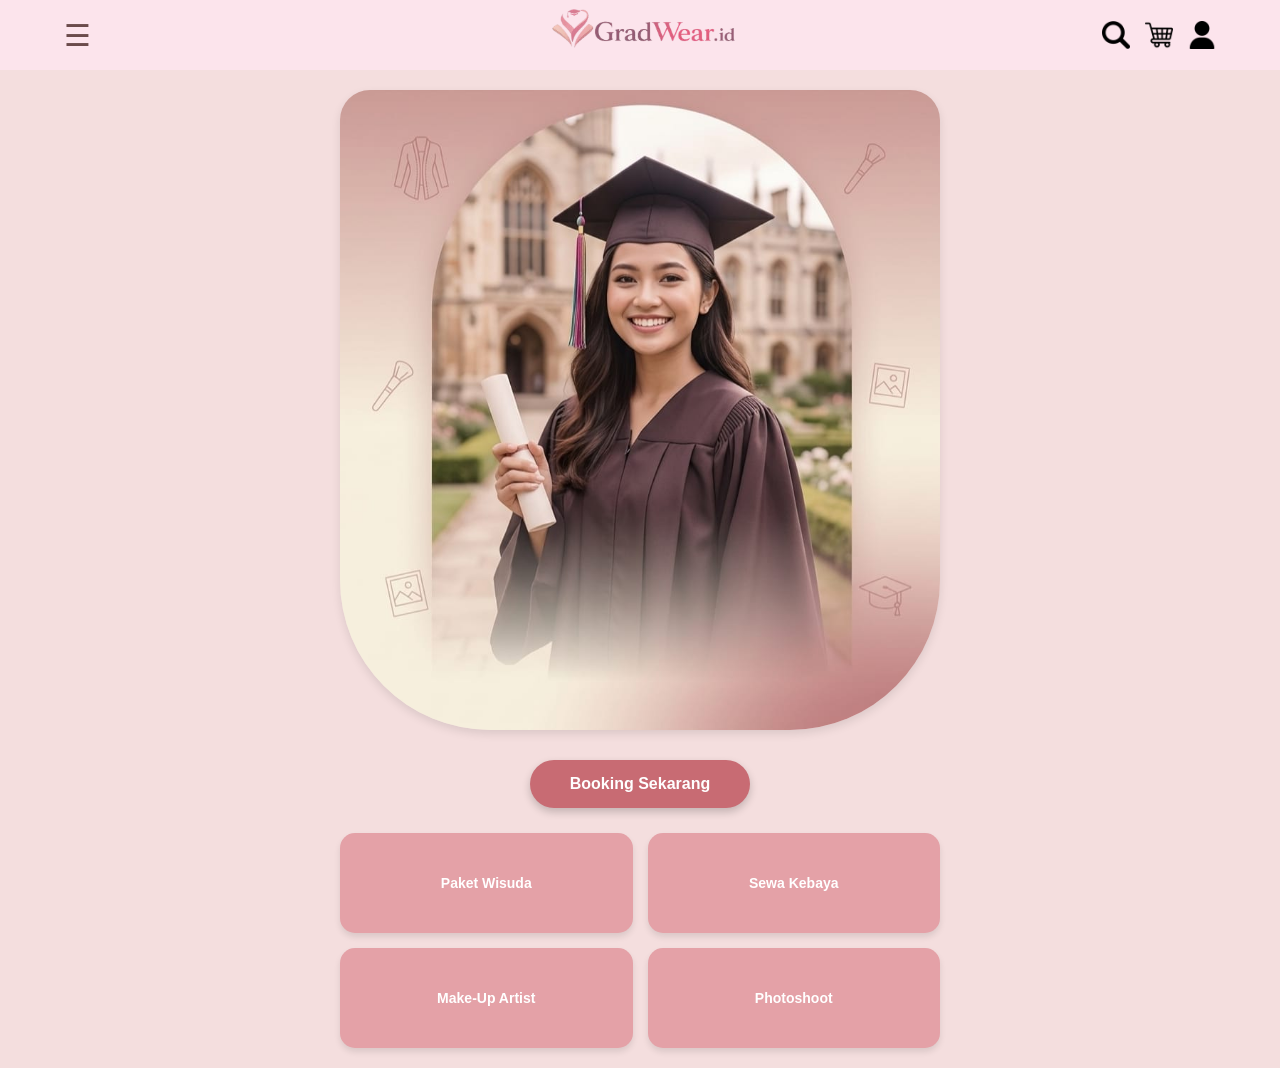
==== home.html @ 5b7794dc "first commit" ====
<!DOCTYPE html>
<html lang="id">
<head>
    <meta charset="UTF-8">
    <meta name="viewport" content="width=device-width, initial-scale=1.0">
    <title>Home - GradWear.id</title>
    <link rel="stylesheet" href="style.css">
</head>
<body class="home-page">

    <div id="sideMenu" class="sidebar">
    <a href="javascript:void(0)" class="closebtn" onclick="closeNav()">&times;</a>
    <div class="menu-content">
        <a href="home.html">Home</a>
        <a href="paket_wisuda.html">Paket Wisuda</a>
        <a href="kebaya.html">Kebaya</a>
        <a href="make-up.html">Make-Up Artist</a>
        <a href="photoshoot.html">Photoshoot</a>
        <a href="tentang_kami.html">Tentang Kami</a>
    </div>
</div>

    <div class="header">
        <div class="header-left">
            <span class="menu-icon" onclick="openNav()">☰</span>
        </div>

        <div class="header-center">
            <img src="logo_GradWear (Remove BackGround).png" class="main-logo">
        </div>

        <div class="header-right">
            <div class="icons">
                <img src="search 2.png" class="header-icon">
                <img src="shopping-cart.png" class="header-icon">
                <img src="user.png" class="header-icon">
            </div>
        </div>
    </div>

    <div class="home">
        <div class="hero">
            <img src="foto background home (orang wisuda).jpeg" alt="wisuda">
        </div>

        <div style="text-align: center;">
            <button class="booking">Booking Sekarang</button>
        </div>

        <div class="menu-grid">
            <div class="card" onclick="window.location.href='paket_wisuda.html'">Paket Wisuda</div>
            <div class="card" onclick="window.location.href='kebaya.html'">Sewa Kebaya</div>
            <div class="card" onclick="window.location.href='make-up.html'">Make-Up Artist</div>
            <div class="card" onclick="window.location.href='photoshoot.html'">Photoshoot</div>
        </div>
    </div>

    <script>
    // --- 1. FUNGSI SIDEBAR (GARIS 3) ---
    // Cukup ditulis satu kali saja
    function openNav() {
        const sideMenu = document.getElementById("sideMenu");
        if (sideMenu) sideMenu.style.width = "250px";
    }

    function closeNav() {
        const sideMenu = document.getElementById("sideMenu");
        if (sideMenu) sideMenu.style.width = "0";
    }

    // --- 2. LOGIKA IKON SEARCH ---
    const searchIcon = document.querySelector('.icons img:first-child');
    if (searchIcon) {
        searchIcon.style.cursor = "pointer";
        searchIcon.onclick = function() {
            window.location.href = "search.html";
        };
    }

    // --- 3. LOGIKA IKON USER (PROFIL) ---
    // Menggunakan localStorage agar status login tidak hilang saat refresh
    const userIcon = document.querySelector('.header-right .icons img:last-child');
    
    if (userIcon) {
        userIcon.style.cursor = "pointer";
        userIcon.onclick = function() {
            const statusLogin = localStorage.getItem("isLoggedIn");

            if (statusLogin === "true") {
                window.location.href = "profile.html"; 
            } else {
                window.location.href = "login.html";
            }
        };
    }

    // --- 4. LOGIKA TOMBOL BOOKING ---
    const bookingBtn = document.querySelector('.booking');
    if (bookingBtn) {
        bookingBtn.onclick = function() {
            const statusLogin = localStorage.getItem("isLoggedIn");

            if (statusLogin === "true") {
                window.location.href = "sewa_layanan.html"; 
            } else {
                alert("Ups! Kamu harus login dulu untuk booking.");
                window.location.href = "login.html";
            }
        };
    }
</script>
---- style.css ----
body {
  margin: 0;
  font-family: Arial, sans-serif;
  background-color: #f4dede;
}

.container {
  height: 100vh;
  display: flex;
  flex-direction: column;
  justify-content: center; /* tengah vertikal */
  align-items: center;     /* tengah horizontal */
  text-align: center;
  padding: 0 20px;
}

/* Mengatur ukuran Logo agar lebih kecil & proporsional */
.logo img {
  width: 500px; /* Perkecil dari ukuran asli agar elegan */
  height: auto;
  margin-bottom: 5px;
}

/* Mengedit Tagline */
.tagline {
  margin-bottom: 35px;
  color: #6b4b4b;
  font-size: 25px;       
  font-weight: bold;     
  line-height: 1.4;
}

/* Styling Tombol Mulai Sekarang */
button {
  background-color: #c86b73;
  color: white;
  border: none;
  padding: 20px 80px;
  border-radius: 15px;
  font-weight: bold;
  font-size: 20px;
  cursor: pointer;
  box-shadow: 0 4px 15px rgba(0,0,0,0.1);
  transition: 0.3s;
}

/* ===== HOME PAGE ===== */
.home .page {
    margin: 0;
    padding: 0;
    box-sizing: border-box;
    font-family: 'Segoe UI', Tahoma, Geneva, Verdana, sans-serif;
}

body.home-page {
    background-color: #f4dede;
}

/* ===== HEADER ===== */
.header {
    display: flex;
    align-items: center;
    justify-content: space-between;
    padding: 10px 20px;
    background-color: #FDF0F0;
    height: 70px;
    position: sticky;
    top: 0;
    z-index: 100;
}

.header-left, .header-center, .header-right {
    flex: 1;
    display: flex;
    align-items: center;
}

.header-left { justify-content: flex-start; }
.header-center { justify-content: center; }
.header-right { justify-content: flex-end; }

.menu-icon {
    font-size: 30px;
    cursor: pointer;
    color: #6b4b4b;
}

.main-logo {
    height: 225px;
    width: auto;
    margin-top: 10px;
}

.icons {
    display: flex;
    gap: 15px;
}

.header-icon {
    width: 24px;
    height: 24px;
    object-fit: contain;
    cursor: pointer;
}

/* ===== CONTENT ===== */
.home {
    padding: 20px;
    max-width: 600px;
    margin: 0 auto;
}

/* HERO IMAGE */
.hero img {
    width: 100%;
    border-radius: 30px 30px 150px 150px;
    margin-bottom: 20px;
    display: block;
    box-shadow: 0 4px 10px rgba(0,0,0,0.1);
}

/* BUTTON BOOKING */
.booking {
    background-color: #c86b73;
    color: white;
    border: none;
    padding: 15px 40px;
    border-radius: 25px;
    font-weight: bold;
    font-size: 16px;
    margin: 10px auto 25px;
    cursor: pointer;
    box-shadow: 0 4px 8px rgba(0,0,0,0.2);
    transition: 0.3s;
}

/* MENU GRID */
.menu-grid {
    display: grid;
    grid-template-columns: 1fr 1fr;
    gap: 15px;
}

.card {
    background-color: #e4a1a7;
    color: white;
    padding: 20px 10px;
    border-radius: 15px;
    text-align: center;
    font-weight: bold;
    font-size: 14px;
    display: flex;
    align-items: center;
    justify-content: center;
    min-height: 60px;
    box-shadow: 0 4px 6px rgba(0,0,0,0.1);
}

/* ===== SIDEBAR ===== */
.sidebar {
    height: 100%;
    width: 0;
    position: fixed;
    z-index: 1000;
    top: 0;
    left: 0;
    background-color: #fce4e4;
    overflow-x: hidden;
    transition: 0.5s;
    padding-top: 60px;
}

.sidebar .menu-content {
    display: flex;
    flex-direction: column;
    padding: 20px;
}

.sidebar a {
    padding: 15px;
    text-decoration: none;
    font-size: 18px;
    color: #6b4b4b;
    display: block;
    border-radius: 10px;
    margin-bottom: 10px;
    background-color: #e4a1a7;
    color: white;
}

.sidebar .closebtn {
    position: absolute;
    top: 10px;
    right: 20px;
    font-size: 36px;
    text-decoration: none;
    color: #6b4b4b;
}

/* ===== LOGIN PAGE STYLES ===== */
.login-page {
    background-color: #f4dede;
    display: flex;
    justify-content: center;
    align-items: center;
    min-height: 100vh;
    margin: 0;
}

.mobile-frame {
    width: 100%;
    max-width: 400px;
    height: 90vh;
    background-color: #f4dede;
    padding: 20px;
    position: relative;
}

.nav-header {
    display: flex;
    justify-content: space-between;
    color: #6b4b4b;
    font-size: 20px;
    margin-bottom: 40px;
}

.login-page .title {
    text-align: center;
    color: #6b4b4b;
    font-size: 32px;
    letter-spacing: 3px;
    margin-bottom: 20px;
}

/* Tab Login User/Vendor */
.login-tabs {
    display: flex;
    justify-content: center;
    gap: 30px;
    margin-bottom: 20px;
}

.tab {
    cursor: pointer;
    color: #6b4b4b;
    font-weight: bold;
    padding-bottom: 5px;
    border-bottom: 3px solid transparent;
}

.tab.active {
    color: #d17a81;
    border-bottom: 3px solid #d17a81;
}

.login-page .subtitle {
    text-align: center;
    color: #6b4b4b;
    font-size: 13px;
    margin-bottom: 30px;
}

/* Input Form */
.input-pink {
    width: 100%;
    padding: 15px;
    margin-bottom: 15px;
    border: none;
    border-radius: 12px;
    background-color: #e4a1a7;
    color: white;
    font-size: 14px;
}

.input-pink::placeholder {
    color: white;
    opacity: 0.8;
}

.remember-me {
    display: flex;
    align-items: center;
    gap: 8px;
    color: #6b4b4b;
    font-size: 13px;
    margin-bottom: 30px;
}

.btn-login {
    width: 100%;
    padding: 15px;
    background-color: #d17a81;
    color: white;
    border: none;
    border-radius: 25px;
    font-weight: bold;
    font-size: 16px;
    cursor: pointer;
}

.divider {
    text-align: center;
    margin: 25px 0;
    position: relative;
    border-bottom: 1px solid #6b4b4b;
}

.divider span {
    position: absolute;
    top: -10px;
    left: 50%;
    transform: translateX(-50%);
    background: #f4dede;
    padding: 0 10px;
    color: #6b4b4b;
    font-size: 12px;
}

.btn-google {
    width: 100%;
    padding: 15px;
    background-color: #e4a1a7;
    color: white;
    border: none;
    border-radius: 25px;
    display: flex;
    align-items: center;
    justify-content: center;
    gap: 10px;
    cursor: pointer;
}

/* ======= Search ===== */
/* HEADER - Agar identik dengan Home */
.header {
    display: flex;
    justify-content: space-between;
    align-items: center;
    padding: 15px 5%; /* Gunakan persentase agar fleksibel */
    background-color: #fce4ec;
    width: 100%;
    box-sizing: border-box;
}

/* Memperbesar Logo agar tidak kecil seperti di screenshot */
.header-center .main-logo {
    width: 225px; /* Atur ukuran ini sampai pas menurutmu */
    height: auto;
    display: block;
    margin: 0 auto;
}

.header-right .icons {
    display: flex;
    gap: 15px;
}

.header-icon {
    width: 28px;
    height: 28px;
    cursor: pointer;
}

/* SEARCH BAR OVAL - Perbaikan agar Card Pink muncul */
.search-bar-oval {
    display: flex;
    align-items: center;
    background-color: #e4a1a7; /* Warna pink gelap card */
    border-radius: 30px;
    padding: 12px 20px;
    width: 90%;
    max-width: 500px;
    margin: 30px auto; /* Memberi jarak dari header */
    box-shadow: 0 4px 6px rgba(0,0,0,0.1); /* Opsional: agar lebih timbul */
}

.search-bar-oval input {
    flex: 1;
    border: none;
    background: transparent;
    color: white;
    font-size: 16px;
    outline: none;
    padding-left: 10px;
}

.search-bar-oval input::placeholder {
    color: rgba(255, 255, 255, 0.8);
}

.search-icon-img {
    width: 20px;
    height: 20px;
    filter: brightness(0) invert(1); /* Membuat ikon hitam jadi putih */
}

/* ===== Paket Wisuda ====== */
/* Judul Kategori */
.category-title {
    text-align: center;
    color: #6b4b4b;
    margin: 20px 0;
    font-size: 1.2rem;
}

/* Grid Katalog */
.product-grid {
    display: flex;
    flex-direction: column; /* Sesuai desain figma yang memanjang ke bawah */
    gap: 20px;
    padding: 0 20px 20px 20px;
}

/* Kartu Produk */
.product-card {
    background-color: #fce4ec; /* Pink muda */
    border-radius: 15px;
    overflow: hidden;
    display: flex;
    flex-direction: column;
    box-shadow: 0 4px 8px rgba(0,0,0,0.1);
}

.product-card img {
    width: 100%;
    height: 200px;
    object-fit: cover;
}

.product-info {
    padding: 15px;
    text-align: center;
}

.product-info h3 {
    margin: 0;
    font-size: 1rem;
    color: #6b4b4b;
}

.price {
    color: #d17a81;
    font-weight: bold;
    margin: 10px 0;
}

/* Tombol Lihat Detail */
.btn-detail {
    background-color: #d17a81;
    color: white;
    border: none;
    padding: 8px 20px;
    border-radius: 20px;
    cursor: pointer;
    font-size: 14px;
    transition: 0.3s;
}

.btn-detail:hover {
    background-color: #b35f66;
}

/* ===== Kebaya ====== */
/* Judul Kategori */
.category-title {
    text-align: center;
    color: #6b4b4b;
    margin: 20px 0;
    font-size: 1.2rem;
}

/* Grid Katalog */
.product-grid {
    display: flex;
    flex-direction: column; /* Sesuai desain figma yang memanjang ke bawah */
    gap: 20px;
    padding: 0 20px 20px 20px;
}

/* Kartu Produk */
.product-card {
    background-color: #fce4ec; /* Pink muda */
    border-radius: 15px;
    overflow: hidden;
    display: flex;
    flex-direction: column;
    box-shadow: 0 4px 8px rgba(0,0,0,0.1);
}

.product-card img {
    width: 100%;
    height: 200px;
    object-fit: cover;
}

.product-info {
    padding: 15px;
    text-align: center;
}

.product-info h3 {
    margin: 0;
    font-size: 1rem;
    color: #6b4b4b;
}

.price {
    color: #d17a81;
    font-weight: bold;
    margin: 10px 0;
}

/* Tombol Lihat Detail */
.btn-detail {
    background-color: #d17a81;
    color: white;
    border: none;
    padding: 8px 20px;
    border-radius: 20px;
    cursor: pointer;
    font-size: 14px;
    transition: 0.3s;
}

.btn-detail:hover {
    background-color: #b35f66;
}

/* ===== Make-Up Artist ====== */
/* Judul Kategori */
.category-title {
    text-align: center;
    color: #6b4b4b;
    margin: 20px 0;
    font-size: 1.2rem;
}

/* Grid Katalog */
.product-grid {
    display: flex;
    flex-direction: column; /* Sesuai desain figma yang memanjang ke bawah */
    gap: 20px;
    padding: 0 20px 20px 20px;
}

/* Kartu Produk */
.product-card {
    background-color: #fce4ec; /* Pink muda */
    border-radius: 15px;
    overflow: hidden;
    display: flex;
    flex-direction: column;
    box-shadow: 0 4px 8px rgba(0,0,0,0.1);
}

.product-card img {
    width: 100%;
    height: 200px;
    object-fit: cover;
}

.product-info {
    padding: 15px;
    text-align: center;
}

.product-info h3 {
    margin: 0;
    font-size: 1rem;
    color: #6b4b4b;
}

.price {
    color: #d17a81;
    font-weight: bold;
    margin: 10px 0;
}

/* Tombol Lihat Detail */
.btn-detail {
    background-color: #d17a81;
    color: white;
    border: none;
    padding: 8px 20px;
    border-radius: 20px;
    cursor: pointer;
    font-size: 14px;
    transition: 0.3s;
}

.btn-detail:hover {
    background-color: #b35f66;
}

/* ===== Photoshoot ====== */
/* Judul Kategori */
.category-title {
    text-align: center;
    color: #6b4b4b;
    margin: 20px 0;
    font-size: 1.2rem;
}

/* Grid Katalog */
.product-grid {
    display: flex;
    flex-direction: column; /* Sesuai desain figma yang memanjang ke bawah */
    gap: 20px;
    padding: 0 20px 20px 20px;
}

/* Kartu Produk */
.product-card {
    background-color: #fce4ec; /* Pink muda */
    border-radius: 15px;
    overflow: hidden;
    display: flex;
    flex-direction: column;
    box-shadow: 0 4px 8px rgba(0,0,0,0.1);
}

.product-card img {
    width: 100%;
    height: 200px;
    object-fit: cover;
}

.product-info {
    padding: 15px;
    text-align: center;
}

.product-info h3 {
    margin: 0;
    font-size: 1rem;
    color: #6b4b4b;
}

.price {
    color: #d17a81;
    font-weight: bold;
    margin: 10px 0;
}

/* Tombol Lihat Detail */
.btn-detail {
    background-color: #d17a81;
    color: white;
    border: none;
    padding: 8px 20px;
    border-radius: 20px;
    cursor: pointer;
    font-size: 14px;
    transition: 0.3s;
}

.btn-detail:hover {
    background-color: #b35f66;
}

/* ==== Styling Halaman Tentang Kami ===== */
.about-container {
    display: flex;
    justify-content: center;
    align-items: center;
    padding: 40px 20px;
    min-height: 70vh;
}

.about-box {
    background-color: rgba(255, 255, 255, 0.4); /* Putih transparan */
    border: 2px solid #eeb4b4; /* Border pink lembut */
    border-radius: 20px;
    padding: 30px;
    text-align: center;
    max-width: 500px;
    color: #6b4b4b; /* Warna teks cokelat tua sesuai tema */
}

.about-icon {
    margin-bottom: 15px;
}

.about-box h2 {
    font-size: 22px;
    margin-bottom: 20px;
    font-weight: bold;
}

.about-box p {
    font-size: 14px;
    line-height: 1.6;
    margin-bottom: 15px;
    text-align: center; /* Sesuai instruksi: dalam bentuk paragraf */
}

/* ======= Container Utama Profil ========== */
.profile-main-container {
    display: flex;
    justify-content: center;
    padding: 20px;
    margin-top: 20px;
}

/* Kotak Profil Sesuai Figma */
.profile-card-figma {
    background-color: #d4a1a7; 
    width: 100%;
    max-width: 350px;
    border-radius: 15px;
    padding: 30px 20px;
    text-align: center;
}

/* Label Putih di Tengah */
.profile-label {
    background: white;
    display: inline-block;
    padding: 5px 25px;
    border-radius: 5px;
    color: #CA9393;
    font-weight: bold;
    margin-bottom: 30px;
}

/* Input Group */
.profile-form {
    text-align: left;
}

.input-group {
    margin-bottom: 15px;
}

.input-group label {
    display: block;
    color: white;
    font-size: 14px;
    margin-bottom: 5px;
}

/* --- PERBAIKAN DI SINI --- */
.input-group input {
    width: 100%;
    /* Menggunakan rgba putih agar ada efek hint putih yang cerah tapi tetap nyambung dengan pink */
    background-color: rgba(255, 255, 255, 0.8); 
    border: none;
    border-radius: 10px;
    padding: 12px;
    /* Warna teks dibuat lebih gelap agar kontras dengan kotak putih */
    color: #6b4b4b; 
    box-sizing: border-box;
    font-size: 14px;
}

/* Memberikan placeholder warna yang agak pudar */
.input-group input::placeholder {
    color: #a88a8a;
}

/* Tombol Simpan - Dibuat sedikit lebih terang dari input agar stand out */
.btn-simpan-figma {
    width: 100%;
    background-color: #ffffff; /* Dibuat putih sekalian agar sangat kontras */
    color: #CA9393;
    border: none;
    padding: 12px;
    border-radius: 15px;
    font-weight: bold;
    margin-top: 20px;
    cursor: pointer;
    box-shadow: 0 4px 6px rgba(0,0,0,0.1);
    transition: 0.3s;
}

.btn-simpan-figma:hover {
    background-color: #fce4ec; /* Berubah sedikit saat disentuh kursor */
}

.btn-logout-simple {
    width: 100%;
    background: transparent;
    border: 1px solid white;
    color: white;
    padding: 8px;
    border-radius: 15px;
    margin-top: 10px;
    cursor: pointer;
}

/* ======= Style Register Vendor ========== */
body.registration-page {
    background-color: #f7f7f7;
    font-family: Arial, sans-serif;
    display: flex;
    justify-content: center;
    align-items: center;
    min-height: 100vh;
    margin: 0;
}

.registration-container {
    background-color: white;
    width: 100%;
    max-width: 800px;
    padding: 40px;
    border-radius: 10px;
    box-shadow: 0 5px 20px rgba(0,0,0,0.1);
}

/* Progress Bar (Seperti Referensi) */
.progress-bar {
    display: flex;
    justify-content: space-around;
    margin-bottom: 40px;
    position: relative;
}

.progress-bar::before {
    content: '';
    position: absolute;
    top: 20px;
    left: 10%;
    right: 10%;
    height: 2px;
    background-color: #ddd;
    z-index: 0;
}

.step {
    text-align: center;
    color: #999;
    font-size: 14px;
    position: relative;
    z-index: 1;
}

.step-icon {
    width: 40px;
    height: 40px;
    background-color: #ddd;
    color: #fff;
    border-radius: 50%;
    display: flex;
    justify-content: center;
    align-items: center;
    font-weight: bold;
    margin: 0 auto 10px;
    font-size: 18px;
}

.step.active {
    color: #CA9393; /* Warna pink tema kamu */
}

.step.active .step-icon {
    background-color: #CA9393;
}

/* Gaya Formulir */
.form-step {
    display: none;
}

.form-step.active {
    display: block;
}

h2 {
    color: #6b4b4b;
    margin-bottom: 25px;
}

.input-group {
    margin-bottom: 20px;
}

.input-group label {
    display: block;
    color: #6b4b4b;
    font-size: 14px;
    margin-bottom: 8px;
    font-weight: bold;
}

.input-group input, .input-group select {
    width: 100%;
    padding: 12px;
    border: 1px solid #ddd;
    border-radius: 5px;
    box-sizing: border-box;
}

/* Grup Tombol */
.btn-group {
    display: flex;
    justify-content: flex-end;
    gap: 15px;
    margin-top: 30px;
}

button {
    padding: 12px 30px;
    border-radius: 5px;
    cursor: pointer;
    font-weight: bold;
    border: none;
}

.btn-next, .btn-submit {
    background-color: #CA9393;
    color: white;
}

.btn-prev {
    background-color: #eee;
    color: #6b4b4b;
}

button:hover {
    opacity: 0.9;
}

/* ======= Style Halaman Dasbor Vendor ========== */
body.dashboard-page {
    background-color: #f7f7f7;
    margin: 0;
}

.dashboard-container {
    display: flex;
    max-width: 1200px;
    margin: 30px auto;
    padding: 0 20px;
    gap: 30px;
}

/* Sidebar dasbor  */
.dashboard-sidebar {
    width: 200px;
    flex-shrink: 0;
}

.sidebar-item {
    background: white;
    padding: 15px 20px;
    margin-bottom: 5px;
    border-radius: 8px;
    color: #6b4b4b;
    cursor: pointer;
    font-weight: 500;
}

.sidebar-item.active {
    background-color: #CA9393;
    color: white;
}

/* Area Konten Utama  */
.dashboard-main {
    flex-grow: 1;
    background: white;
    padding: 40px;
    border-radius: 8px;
    box-shadow: 0 5px 15px rgba(0,0,0,0.05);
}

.dashboard-main h2 {
    color: #CA9393;
    margin-top: 0;
}

.dashboard-main p {
    color: #999;
}

.btn-add {
    margin-top: 20px;
    background-color: #eee;
    color: #6b4b4b;
}

/*  Gaya Formulir Input Dinamis */
.add-product-form {
    margin-top: 30px;
    border-top: 1px solid #eee;
    padding-top: 20px;
    display: none; /* Disembunyikan secara default */
}

/* Sembunyikan semua formulir layanan secara default */
.service-form {
    display: none; 
}

/* Untuk menata kalender dan jam sejajar */
.row {
    display: flex;
    gap: 20px;
}

.col {
    flex: 1;
}

h3 {
    color: #6b4b4b;
    margin-bottom: 20px;
}
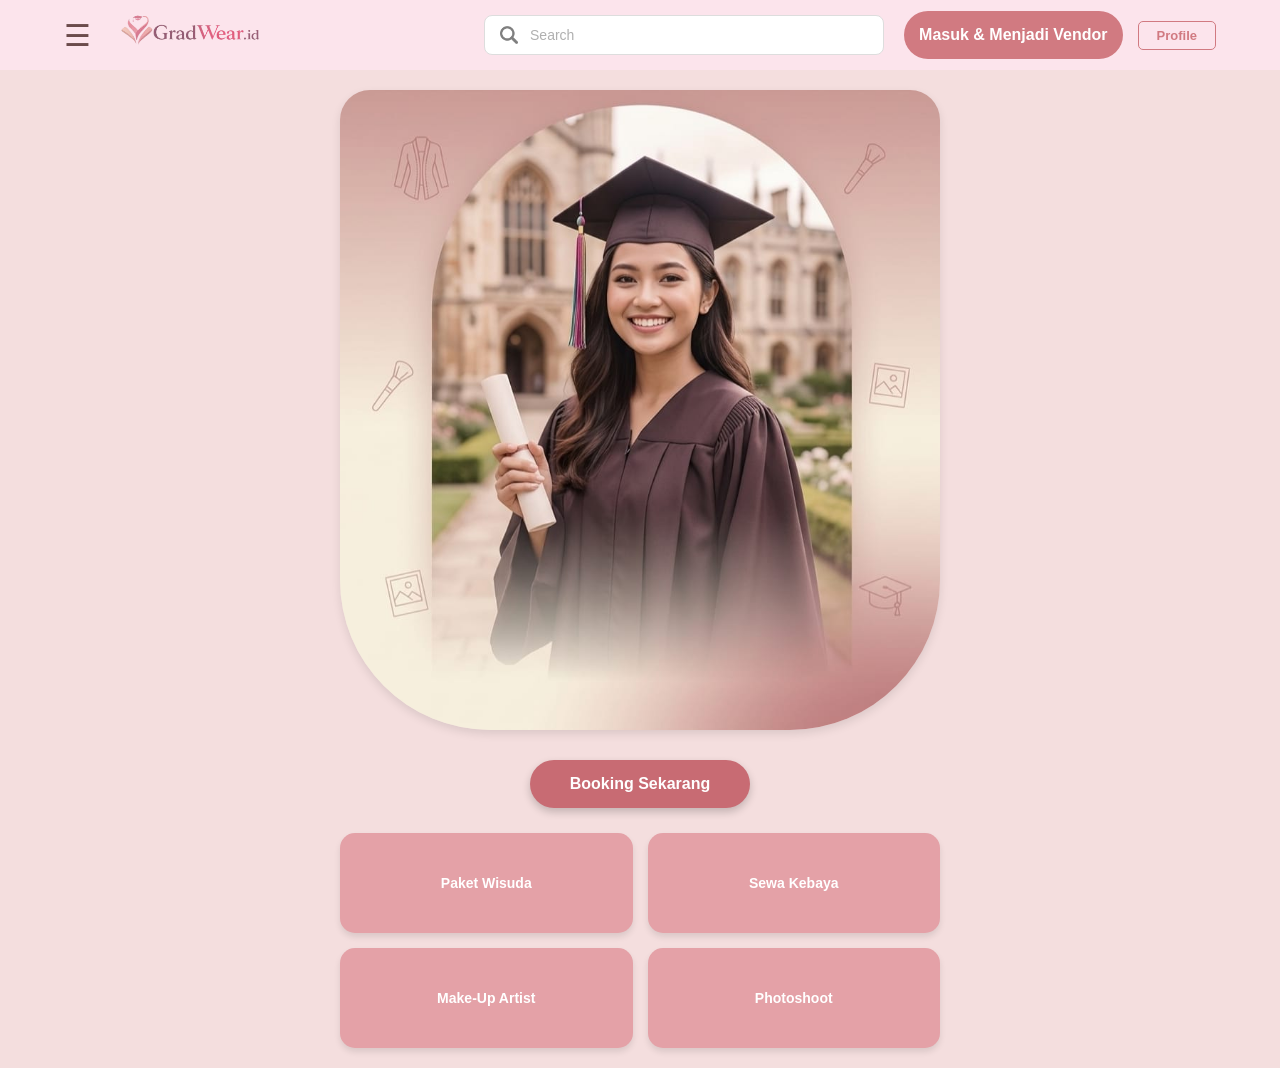
==== commit 05a89583: "Update header, fix logo, and add dynamic cart functionality" ====
--- a/home.html
+++ b/home.html
@@ -8,36 +8,43 @@
 </head>
 <body class="home-page">
 
+    <!-- SIDEBAR -->
     <div id="sideMenu" class="sidebar">
-    <a href="javascript:void(0)" class="closebtn" onclick="closeNav()">&times;</a>
-    <div class="menu-content">
-        <a href="home.html">Home</a>
-        <a href="paket_wisuda.html">Paket Wisuda</a>
-        <a href="kebaya.html">Kebaya</a>
-        <a href="make-up.html">Make-Up Artist</a>
-        <a href="photoshoot.html">Photoshoot</a>
-        <a href="tentang_kami.html">Tentang Kami</a>
+        <a href="javascript:void(0)" class="closebtn" onclick="closeNav()">&times;</a>
+        <div class="menu-content">
+            <a href="home.html">Home</a>
+            <a href="paket_wisuda.html">Paket Wisuda</a>
+            <a href="kebaya.html">Kebaya</a>
+            <a href="make-up.html">Make-Up Artist</a>
+            <a href="photoshoot.html">Photoshoot</a>
+            <a href="tentang_kami.html">Tentang Kami</a>
+            <a href="keranjang.html">Lihat Pesanan</a>
+        </div>
     </div>
-</div>
 
+    <!-- HEADER (Sudah Diperbaiki: Logo Merapat ke Kiri) -->
     <div class="header">
         <div class="header-left">
             <span class="menu-icon" onclick="openNav()">☰</span>
+            <img src="logo_GradWear (Remove BackGround).png" class="main-logo" onclick="window.location.href='home.html'">
         </div>
 
         <div class="header-center">
-            <img src="logo_GradWear (Remove BackGround).png" class="main-logo">
+            <div class="search-container">
+                <img src="search 2.png" class="search-icon-inside" id="searchBtn">
+                <input type="text" placeholder="Search" class="search-input" id="searchInput">
+            </div>
         </div>
 
         <div class="header-right">
-            <div class="icons">
-                <img src="search 2.png" class="header-icon">
-                <img src="shopping-cart.png" class="header-icon">
-                <img src="user.png" class="header-icon">
+            <div class="auth-buttons">
+                <a href="login.html" class="btn-login">Masuk & Menjadi Vendor</a>
+                <a href="profile_user.html" class="btn-profile">Profile</a>
             </div>
         </div>
     </div>
 
+    <!-- KONTEN UTAMA -->
     <div class="home">
         <div class="hero">
             <img src="foto background home (orang wisuda).jpeg" alt="wisuda">
@@ -56,8 +63,7 @@
     </div>
 
     <script>
-    // --- 1. FUNGSI SIDEBAR (GARIS 3) ---
-    // Cukup ditulis satu kali saja
+    // --- 1. FUNGSI SIDEBAR ---
     function openNav() {
         const sideMenu = document.getElementById("sideMenu");
         if (sideMenu) sideMenu.style.width = "250px";
@@ -68,38 +74,35 @@
         if (sideMenu) sideMenu.style.width = "0";
     }
 
-    // --- 2. LOGIKA IKON SEARCH ---
-    const searchIcon = document.querySelector('.icons img:first-child');
-    if (searchIcon) {
-        searchIcon.style.cursor = "pointer";
-        searchIcon.onclick = function() {
-            window.location.href = "search.html";
-        };
+    // --- 2. LOGIKA PENCARIAN (Sudah Difix) ---
+    const searchInput = document.getElementById('searchInput');
+    const searchBtn = document.getElementById('searchBtn');
+
+    function performSearch() {
+        const keyword = searchInput.value.trim();
+        if (keyword !== "") {
+            window.location.href = "search.html?q=" + encodeURIComponent(keyword);
+        }
     }
 
-    // --- 3. LOGIKA IKON USER (PROFIL) ---
-    // Menggunakan localStorage agar status login tidak hilang saat refresh
-    const userIcon = document.querySelector('.header-right .icons img:last-child');
-    
-    if (userIcon) {
-        userIcon.style.cursor = "pointer";
-        userIcon.onclick = function() {
-            const statusLogin = localStorage.getItem("isLoggedIn");
-
-            if (statusLogin === "true") {
-                window.location.href = "profile.html"; 
-            } else {
-                window.location.href = "login.html";
+    if (searchInput) {
+        searchInput.addEventListener('keypress', function(e) {
+            if (e.key === 'Enter') {
+                performSearch();
             }
-        };
+        });
     }
 
-    // --- 4. LOGIKA TOMBOL BOOKING ---
+    if (searchBtn) {
+        searchBtn.style.cursor = "pointer";
+        searchBtn.onclick = performSearch;
+    }
+
+    // --- 3. LOGIKA TOMBOL BOOKING ---
     const bookingBtn = document.querySelector('.booking');
     if (bookingBtn) {
         bookingBtn.onclick = function() {
             const statusLogin = localStorage.getItem("isLoggedIn");
-
             if (statusLogin === "true") {
                 window.location.href = "sewa_layanan.html"; 
             } else {
@@ -108,4 +111,6 @@
             }
         };
     }
-</script>+    </script>
+</body>
+</html>
--- a/style.css
+++ b/style.css
@@ -58,26 +58,34 @@
 
 /* ===== HEADER ===== */
 .header {
-    display: flex;
+  display: flex;
+   display: flex;
     align-items: center;
     justify-content: space-between;
     padding: 10px 20px;
+    height: 70px;
     background-color: #FDF0F0;
-    height: 70px;
-    position: sticky;
-    top: 0;
-    z-index: 100;
-}
-
-.header-left, .header-center, .header-right {
-    flex: 1;
-    display: flex;
-    align-items: center;
-}
-
-.header-left { justify-content: flex-start; }
-.header-center { justify-content: center; }
-.header-right { justify-content: flex-end; }
+}
+
+.header-left {
+    display: flex;
+    align-items: center;
+    gap: 12px; /* Jarak pas antara ikon menu dan logo */
+    flex: 0 0 auto; /* Jangan biarkan area ini melebar ke tengah */
+}
+
+.header-center {
+    flex: 1; /* Pendorong utama supaya kiri dan kanan mepet ke ujung */
+    display: flex;
+    justify-content: center;
+    padding: 0 20px;
+}
+
+.header-right {
+    flex: 0 1 auto; /* Jangan biarkan area ini melebar otomatis */
+    display: flex;
+    justify-content: flex-end;
+}
 
 .menu-icon {
     font-size: 30px;
@@ -86,9 +94,16 @@
 }
 
 .main-logo {
-    height: 225px;
+   height: 100px !important; /* Ukuran ini pas supaya terbaca tapi tetap ramping */
     width: auto;
-    margin-top: 10px;
+    display: block;
+    cursor: pointer;
+}
+
+.header-left {
+    display: flex;
+    align-items: center;
+    flex: 1;
 }
 
 .icons {
@@ -101,6 +116,93 @@
     height: 24px;
     object-fit: contain;
     cursor: pointer;
+}
+
+/* Container Tombol Auth */
+.auth-buttons {
+    display: flex;
+    align-items: center;
+    gap: 15px;
+}
+
+/* Tombol Masuk (Garis Pinggir) */
+.btn-login {
+    text-decoration: none;
+    color: #d17a81; /* Warna pink tema kamu */
+    border: 1px solid #d17a81;
+    padding: 6px 18px;
+    border-radius: 5px;
+    font-size: 13px;
+    font-weight: 600;
+    transition: 0.3s;
+}
+
+.btn-login:hover {
+    background-color: #fff5f6;
+}
+
+.btn-register:hover {
+    background-color: #b35f66;
+}
+
+/* Gaya untuk tombol Profile (Hapus yang versi garis bawah tadi) */
+.btn-profile {
+   text-decoration: none;
+    color: #d17a81; /* Warna pink tema kamu */
+    border: 1px solid #d17a81;
+    padding: 6px 18px;
+    border-radius: 5px;
+    font-size: 13px;
+    font-weight: 600;
+    transition: 0.3s;
+}
+
+/* Efek saat kursor di atas tombol */
+.btn-profile:hover {
+    background-color: #4e3535; /* Cokelat yang lebih gelap */
+}
+
+.btn-profile:hover {
+    background-color: #b35f66;
+}
+
+/* Container untuk Search Bar */
+.search-container {
+    width: 100%;
+    max-width: 450px;
+    height: 38px;
+    background: white;
+    border: 1px solid #ddd;
+    border-radius: 8px;
+    display: flex;
+    align-items: center;
+    padding: 0 15px;
+}
+
+.search-container:focus-within {
+    border-color: #d17a81; /* Berubah warna saat diklik */
+    box-shadow: 0 0 5px rgba(209, 122, 129, 0.2);
+}
+
+/* Ikon di dalam Input */
+.search-icon-inside {
+    width: 18px;
+    height: 18px;
+    margin-right: 10px;
+    opacity: 0.5;
+}
+
+/* Input Teks */
+.search-input {
+    border: none;
+    outline: none;
+    width: 100%;
+    font-size: 14px;
+    color: #4a4a4a;
+}
+
+.search-input::placeholder {
+    color: #b0b0b0;
 }
 
 /* ===== CONTENT ===== */
@@ -460,6 +562,40 @@
     background-color: #b35f66;
 }
 
+/* Wadah utama untuk 3 gambar */
+.image-container-triple {
+    display: flex;
+    justify-content: center;
+    gap: 10px;
+    padding: 15px;
+}
+
+/* Kotak untuk masing-masing gambar + teks bawahnya */
+.img-box {
+    flex: 1;
+    display: flex;
+    flex-direction: column;
+    align-items: center;
+}
+
+.img-box img {
+    width: 100%;
+    height: auto;
+    max-height: 200px;
+    object-fit: contain;
+    border-radius: 8px;
+    border: 2px solid #eecaca; /* Warna bingkai lembut */
+    background-color: #ffffff; 
+}
+
+.img-box span {
+    font-size: 8px;
+    color: #6b4b4b;
+    margin-top: 5px;
+    text-align: center;
+    line-height: 1.2;
+}
+
 /* ===== Kebaya ====== */
 /* Judul Kategori */
 .category-title {
@@ -526,7 +662,119 @@
     background-color: #b35f66;
 }
 
-/* ===== Make-Up Artist ====== */
+/* Ini supaya gambarnya berjajar ke samping, bukan ke bawah */
+.image-container-triple {
+    display: flex;
+    flex-direction: row; /* Paksa berjajar ke samping */
+    justify-content: space-around;
+    gap: 10px;
+    padding: 15px;
+    width: 100%;
+    box-sizing: border-box;
+}
+
+/* Ini kotak untuk masing-masing foto */
+.img-box {
+    flex: 1; /* Supaya bagi rata tempatnya */
+    width: 30%; /* Batasi lebar maksimal */
+}
+
+.img-box img {
+    width: 100%;
+    height: 150px; /* Batasi tingginya biar nggak raksasa */
+    object-fit: contain; /* Supaya foto utuh dan nggak kepotong */
+    border-radius: 8px;
+    background-color: #f9f9f9;
+}
+
+/* ===== Make-Up Artist Full Reset ===== */
+
+.product-grid {
+    isplay: flex;
+    flex-direction: column;
+    /* Ini yang menciptakan jarak/sekat antar paket secara vertikal */
+    gap: 30px !important; 
+    padding: 20px;
+    background-color: #fce4ec; /* Menyamakan background dengan tema */
+}
+
+.product-card {
+   background-color: #fce4ec !important; /* SEKAT PUTIH: Memberi warna putih pada seluruh box paket */
+    border-radius: 15px;
+    overflow: hidden;
+    display: flex;
+    flex-direction: column;
+    margin-bottom: 25px; 
+    /* Bayangan halus agar kartu paket terlihat timbul */
+    box-shadow: 0 4px 8px rgba(0,0,0,0.05);
+}
+
+.image-container-triple {
+    display: flex;
+    flex-direction: row;
+    justify-content: center; /* Foto kumpul di tengah */
+    gap: 10px;               /* Jarak antar foto */
+    padding: 15px;
+    /* Pastikan tidak ada warna background di sini agar tidak terlihat kotak putih */
+    background: none !important; 
+}
+
+.img-box {
+    /* Hapus width: 28% atau width: auto sebelumnya */
+    flex: 0 1 auto; /* Kotak akan menciut mengikuti lebar asli gambar */
+    display: flex;
+}
+
+.img-box img {
+    /* Gunakan lebar maksimal yang pas di layar laptop kamu */
+    max-width: 150px !important; 
+    height: auto !important;
+    
+    /* Gunakan cover agar tidak ada area putih di dalam frame gambar */
+    object-fit: cover !important; 
+    
+    border-radius: 10px;
+    display: block;
+    background-color: #f9f9f9;
+}
+
+/* Pastikan Product Card tidak memaksa ada background putih di area gambar */
+.product-card {
+    background-color: #fce4ec; /* Tetap pakai pink tema kamu */
+    border-radius: 15px;
+    overflow: hidden;
+}
+
+.product-info {
+    padding: 15px;
+    text-align: center;
+    background-color: #ffffff;
+}
+
+.product-info h3 {
+    margin: 0;
+    font-size: 0.95rem;
+    color: #6b4b4b;
+}
+
+.price {
+    color: #d17a81;
+    font-weight: bold;
+    margin: 8px 0;
+}
+
+.btn-detail {
+    background-color: #d17a81;
+    color: white;
+    border: none;
+    padding: 8px 25px;
+    border-radius: 20px;
+    cursor: pointer;
+    font-size: 13px;
+    transition: 0.3s;
+}
+
+/* ===== Photoshoot ====== */
 /* Judul Kategori */
 .category-title {
     text-align: center;
@@ -592,70 +840,29 @@
     background-color: #b35f66;
 }
 
-/* ===== Photoshoot ====== */
-/* Judul Kategori */
-.category-title {
-    text-align: center;
-    color: #6b4b4b;
-    margin: 20px 0;
-    font-size: 1.2rem;
-}
-
-/* Grid Katalog */
-.product-grid {
-    display: flex;
-    flex-direction: column; /* Sesuai desain figma yang memanjang ke bawah */
-    gap: 20px;
-    padding: 0 20px 20px 20px;
-}
-
-/* Kartu Produk */
-.product-card {
-    background-color: #fce4ec; /* Pink muda */
-    border-radius: 15px;
-    overflow: hidden;
-    display: flex;
-    flex-direction: column;
-    box-shadow: 0 4px 8px rgba(0,0,0,0.1);
-}
-
-.product-card img {
-    width: 100%;
-    height: 200px;
-    object-fit: cover;
-}
-
-.product-info {
+/* Ini supaya gambarnya berjajar ke samping, bukan ke bawah */
+.image-container-triple {
+    display: flex;
+    flex-direction: row; /* Paksa berjajar ke samping */
+    justify-content: space-around;
+    gap: 10px;
     padding: 15px;
-    text-align: center;
-}
-
-.product-info h3 {
-    margin: 0;
-    font-size: 1rem;
-    color: #6b4b4b;
-}
-
-.price {
-    color: #d17a81;
-    font-weight: bold;
-    margin: 10px 0;
-}
-
-/* Tombol Lihat Detail */
-.btn-detail {
-    background-color: #d17a81;
-    color: white;
-    border: none;
-    padding: 8px 20px;
-    border-radius: 20px;
-    cursor: pointer;
-    font-size: 14px;
-    transition: 0.3s;
-}
-
-.btn-detail:hover {
-    background-color: #b35f66;
+    width: 100%;
+    box-sizing: border-box;
+}
+
+/* Ini kotak untuk masing-masing foto */
+.img-box {
+    flex: 1; /* Supaya bagi rata tempatnya */
+    width: 30%; /* Batasi lebar maksimal */
+}
+
+.img-box img {
+    width: 100%;
+    height: 150px; /* Batasi tingginya biar nggak raksasa */
+    object-fit: contain; /* Supaya foto utuh dan nggak kepotong */
+    border-radius: 8px;
+    background-color: #ffffff;
 }
 
 /* ==== Styling Halaman Tentang Kami ===== */
@@ -1006,4 +1213,125 @@
 h3 {
     color: #6b4b4b;
     margin-bottom: 20px;
+}
+
+/* --- STYLE KHUSUS HALAMAN KERANJANG --- */
+
+.order-card {
+    padding: 20px;
+    display: flex;
+    flex-direction: column;
+    align-items: center;
+}
+
+.order-title {
+    color: #666;
+    margin-bottom: 15px;
+    font-weight: 500;
+}
+
+.order-container {
+    background-color: #D39494; /* Warna pink figma kamu */
+    padding: 25px;
+    border-radius: 15px;
+    width: 100%;
+    max-width: 380px;
+    color: white;
+    box-shadow: 0 10px 20px rgba(0,0,0,0.1);
+}
+
+/* Layout Foto Sejajar */
+.image-group {
+    display: flex;
+    justify-content: space-between;
+    gap: 10px;
+    margin-bottom: 20px;
+}
+
+.item-photo {
+    flex: 1;
+    text-align: center;
+}
+
+.item-photo img {
+    width: 100%;
+    height: 90px;
+    object-fit: cover;
+    border-radius: 8px;
+    margin-bottom: 5px;
+}
+
+.item-photo p {
+    font-size: 9px;
+    line-height: 1.2;
+    margin: 0;
+}
+
+/* Detail Text */
+.order-details {
+    text-align: center;
+}
+
+.package-name {
+    font-size: 20px;
+    margin: 10px 0 5px 0;
+}
+
+.price {
+    font-size: 18px;
+    font-weight: bold;
+    margin-bottom: 20px;
+}
+
+/* Baris Info (Size, Tanggal, Jam) */
+.info-row {
+    display: flex;
+    justify-content: space-between;
+    align-items: center;
+    margin-bottom: 10px;
+    font-size: 14px;
+}
+
+.badge {
+    background: white;
+    color: #D39494;
+    padding: 2px 10px;
+    border-radius: 5px;
+    font-weight: bold;
+    font-size: 13px;
+}
+
+.status-success {
+    background: #fdf0f0;
+    color: #333;
+    padding: 2px 12px;
+    border-radius: 10px;
+    font-size: 12px;
+}
+
+.timestamp {
+    font-size: 10px;
+    margin-top: 15px;
+    opacity: 0.9;
+}
+
+/* Tombol Hubungi */
+.btn-hubungi {
+    width: 100%;
+    padding: 12px;
+    margin-top: 15px;
+    border: none;
+    border-radius: 25px;
+    background-color: #E58E97;
+    color: white;
+    font-weight: bold;
+    font-size: 16px;
+    cursor: pointer;
+    box-shadow: 0 4px 10px rgba(0,0,0,0.15);
+    transition: 0.3s;
+}
+
+.btn-hubungi:hover {
+    background-color: #d17a83;
+    transform: translateY(-2px);
 }
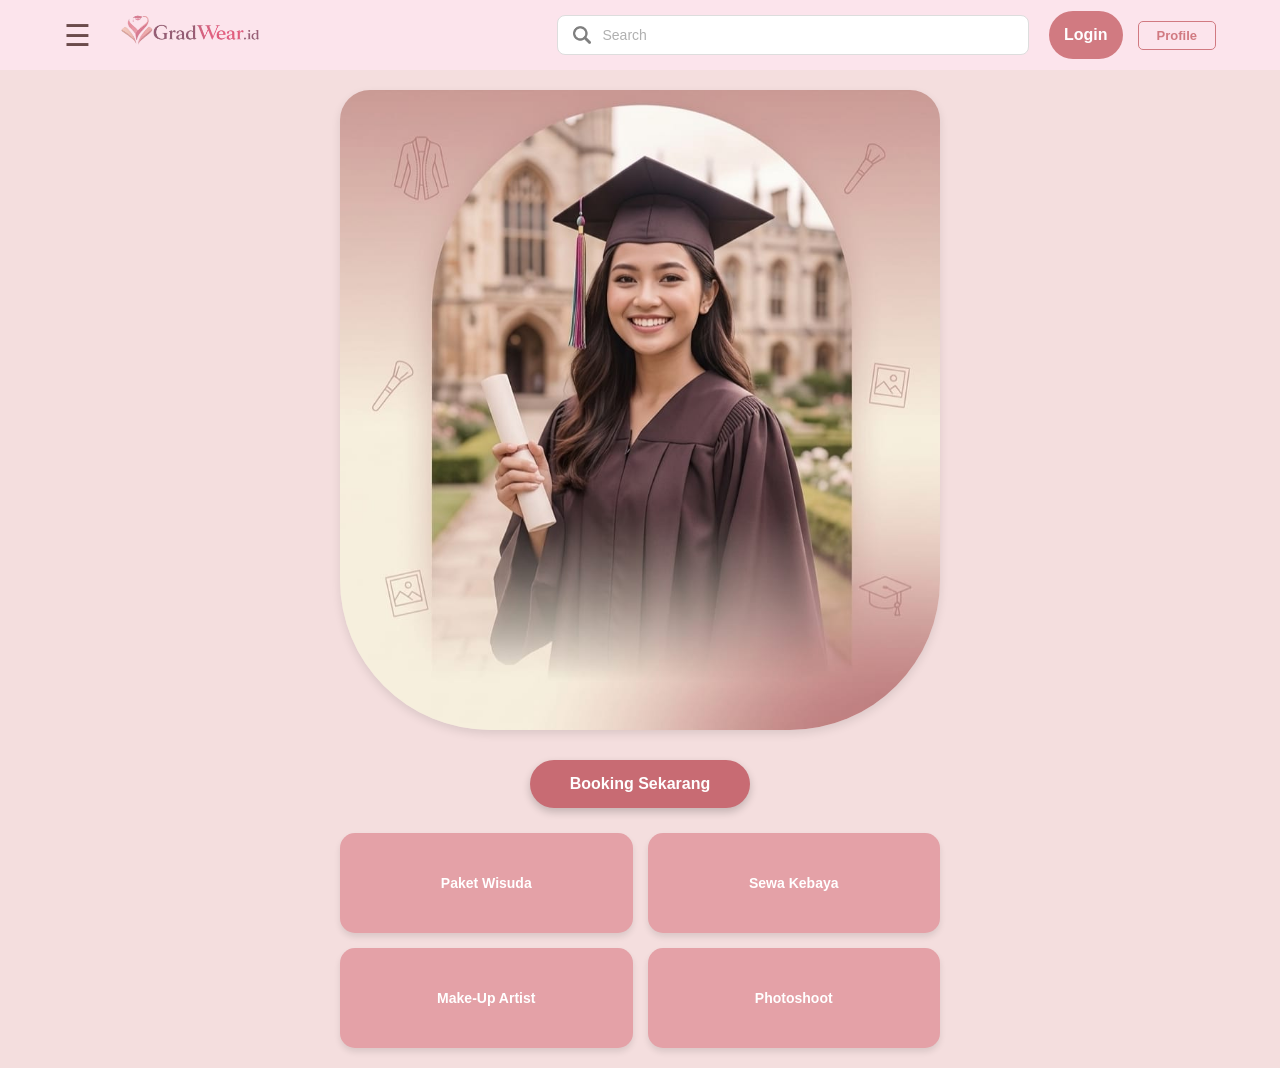
==== commit e17bc0f2: "update home html" ====
--- a/home.html
+++ b/home.html
@@ -38,7 +38,7 @@
 
         <div class="header-right">
             <div class="auth-buttons">
-                <a href="login.html" class="btn-login">Masuk & Menjadi Vendor</a>
+                <a href="login.html" class="btn-login">Login</a>
                 <a href="profile_user.html" class="btn-profile">Profile</a>
             </div>
         </div>
